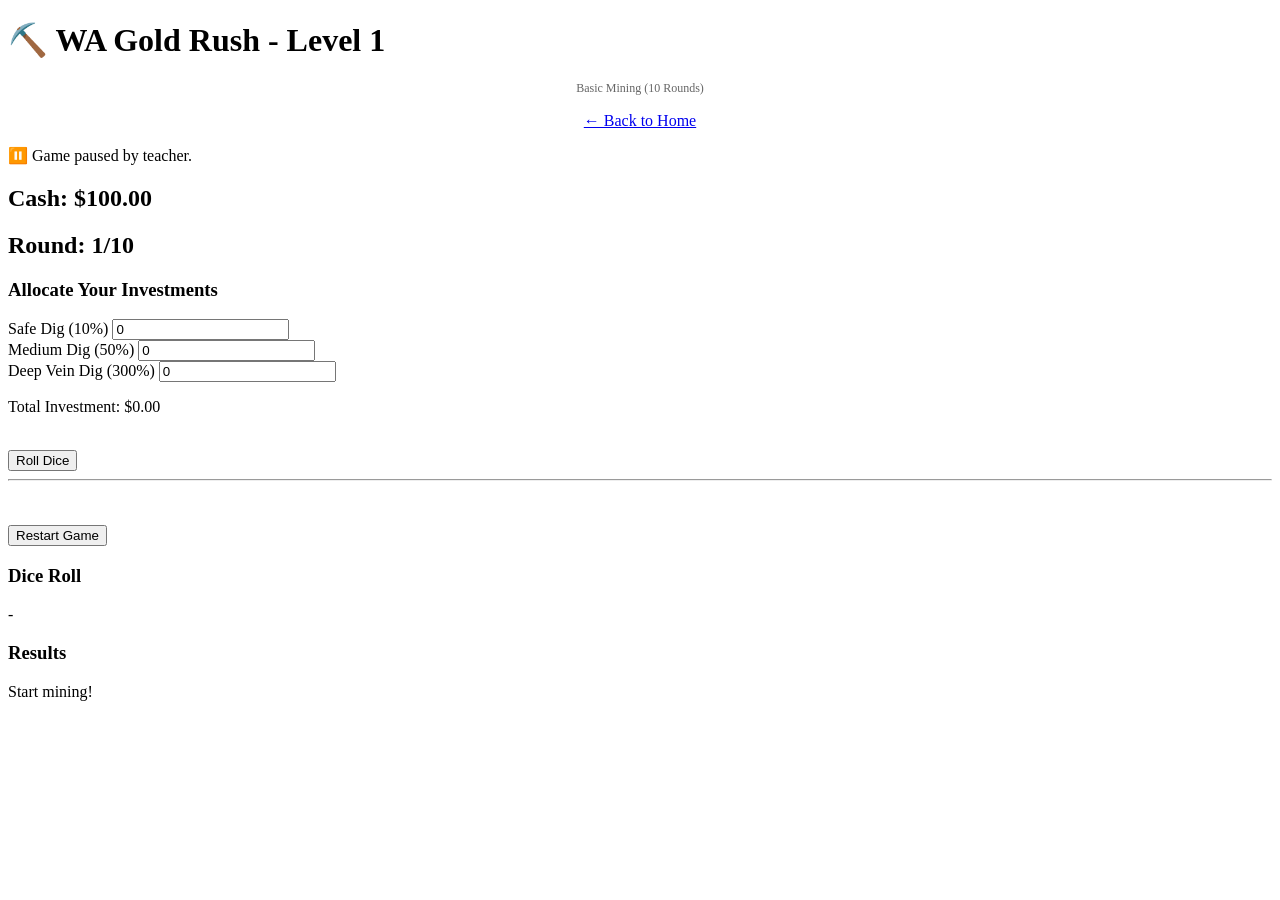
==== levels/level-1-basic/index.html @ eff31266 "chore: merge origin/main into PR branch, resolve all conflicts - Unified student management features" ====
<!DOCTYPE html>
<html lang="en">
<head>
    <meta charset="UTF-8">
    <meta name="viewport" content="width=device-width, initial-scale=1.0">
    <title>WA Gold Rush - Level 1</title>
    <link rel="stylesheet" href="style.css">
</head>
<body>

    <div class="container">

        <h1>⛏️ WA Gold Rush - Level 1</h1>
        <p style="text-align: center; color: #666; font-size: 12px;">Basic Mining (10 Rounds)</p>
        <p style="text-align: center;"><a href="../../index.html">← Back to Home</a></p>

        <div id="student-identity-banner" class="student-identity-banner hidden"></div>
        <div id="pause-banner" class="pause-banner hidden">⏸️ Game paused by teacher.</div>

        <h2>Cash: $<span id="cash">100.00</span></h2>

        <h2>Round: <span id="round">1</span>/10</h2>

        <h3>Allocate Your Investments</h3>
        
        <div class="investment-grid">
            <div class="investment-box">
                <label for="investment-safe">Safe Dig (10%)</label>
                <input type="number" id="investment-safe" value="0" min="0">
            </div>

            <div class="investment-box">
                <label for="investment-medium">Medium Dig (50%)</label>
                <input type="number" id="investment-medium" value="0" min="0">
            </div>

            <div class="investment-box">
                <label for="investment-deep">Deep Vein Dig (300%)</label>
                <input type="number" id="investment-deep" value="0" min="0">
            </div>
        </div>

        <p class="total-investment">Total Investment: $<span id="total-investment">0.00</span></p>

        <br>

        <!-- Give the buttons IDs so script.js can attach listeners -->
        <button id="playButton" type="button">Roll Dice</button>

        <hr>

        <br><br>

        <button id="resetButton" type="button">Restart Game</button>
        
        <h3>Dice Roll</h3>
        <p id="dice">-</p>

        <h3>Results</h3>
        <div id="results-container">
            <p id="result">Start mining!</p>
        </div>

    </div>

  <script src="../../shared/leaderboard-store.js"></script>
  <script src="script.js"></script>

</body>
</html>
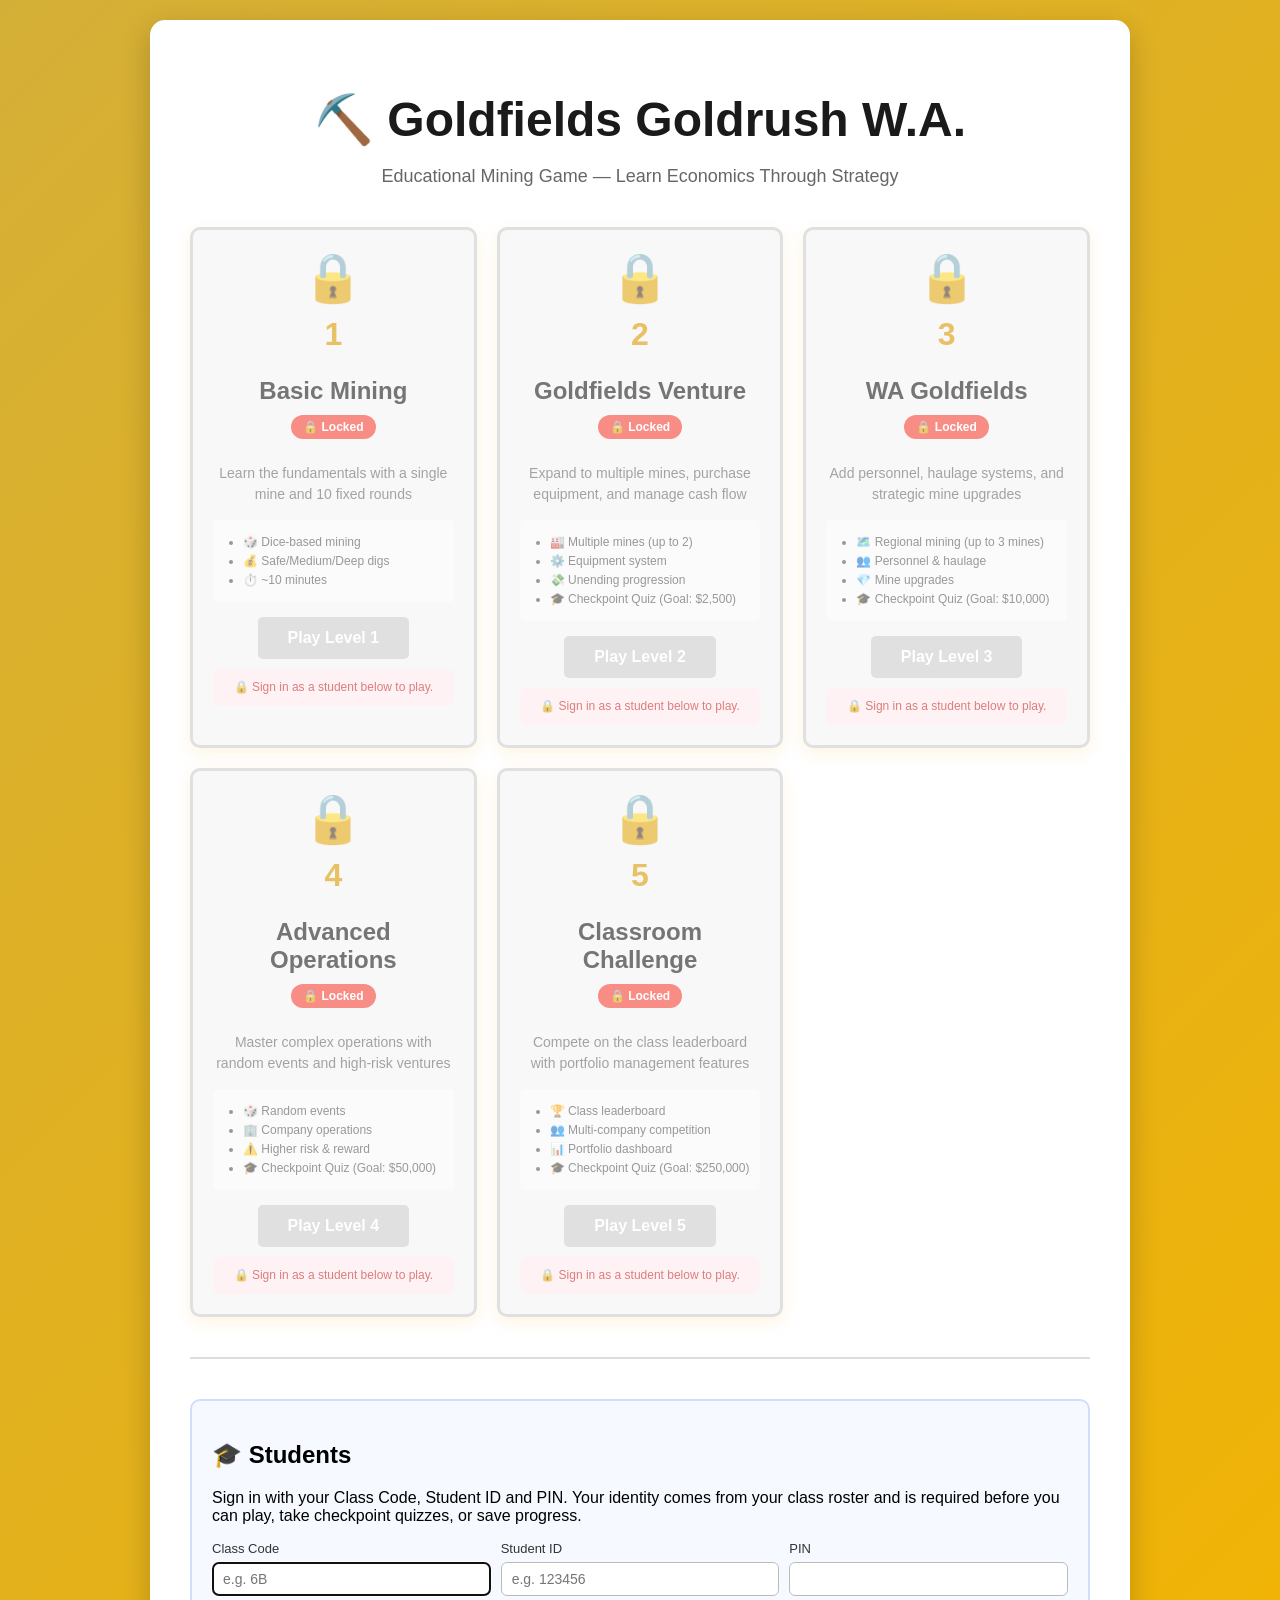
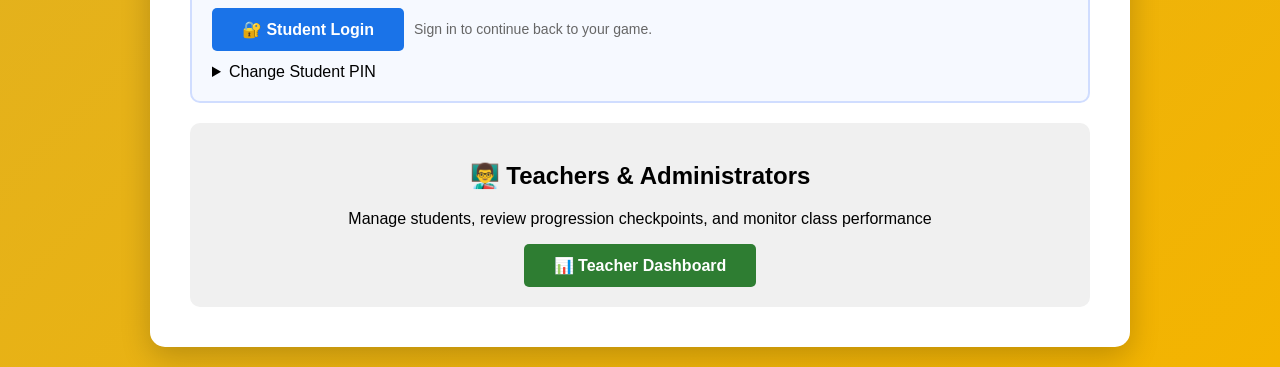
==== commit fd7d2552: "Require roster-backed GGR_LoginStudent sessions and harden SaveProgress identity validation Co-autho" ====
--- a/levels/level-1-basic/index.html
+++ b/levels/level-1-basic/index.html
@@ -13,9 +13,6 @@
         <h1>⛏️ WA Gold Rush - Level 1</h1>
         <p style="text-align: center; color: #666; font-size: 12px;">Basic Mining (10 Rounds)</p>
         <p style="text-align: center;"><a href="../../index.html">← Back to Home</a></p>
-
-        <div id="student-identity-banner" class="student-identity-banner hidden"></div>
-        <div id="pause-banner" class="pause-banner hidden">⏸️ Game paused by teacher.</div>
 
         <h2>Cash: $<span id="cash">100.00</span></h2>
 
@@ -63,7 +60,7 @@
 
     </div>
 
-  <script src="../../shared/leaderboard-store.js"></script>
+  <script src="../../shared/student-session.js"></script>
   <script src="script.js"></script>
 
 </body>
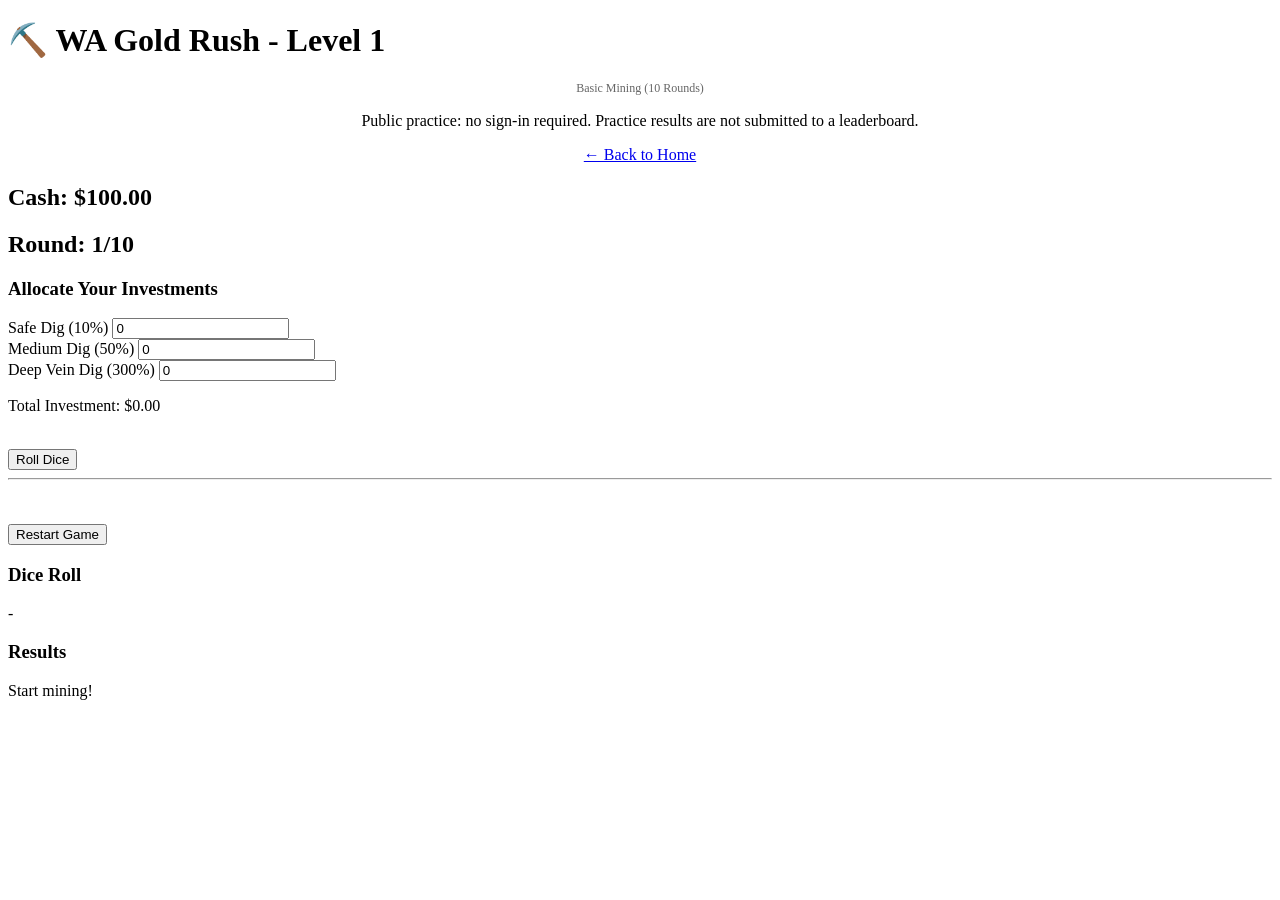
==== commit b7e83ff9: "Repair shared level access and dashboard snapshot hydration Keep public practice separate from authe" ====
--- a/levels/level-1-basic/index.html
+++ b/levels/level-1-basic/index.html
@@ -12,6 +12,7 @@
 
         <h1>⛏️ WA Gold Rush - Level 1</h1>
         <p style="text-align: center; color: #666; font-size: 12px;">Basic Mining (10 Rounds)</p>
+        <p style="text-align: center;">Public practice: no sign-in required. Practice results are not submitted to a leaderboard.</p>
         <p style="text-align: center;"><a href="../../index.html">← Back to Home</a></p>
 
         <h2>Cash: $<span id="cash">100.00</span></h2>
@@ -60,7 +61,6 @@
 
     </div>
 
-  <script src="../../shared/student-session.js"></script>
   <script src="script.js"></script>
 
 </body>
